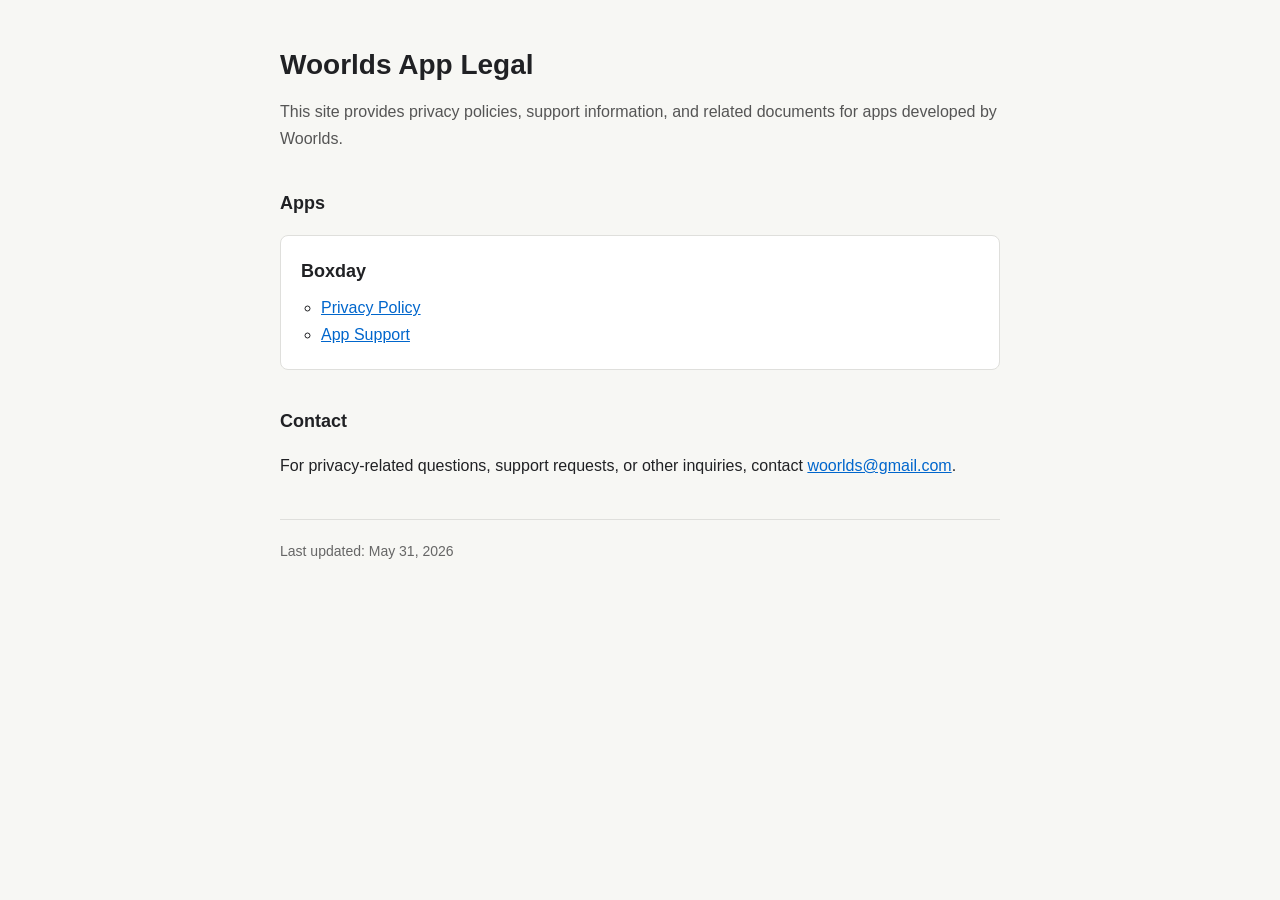
==== index.html @ 0be31687 "boxday 추가" ====
<!DOCTYPE html>
<html lang="en">
<head>
  <meta charset="UTF-8" />
  <meta name="viewport" content="width=device-width, initial-scale=1.0" />
  <title>Woorlds App Legal</title>
  <link rel="stylesheet" href="./shared/style.css" />
</head>
<body>
  <main>
    <h1>Woorlds App Legal</h1>
    <p class="intro">
      This site provides privacy policies, support information, and related documents
      for apps developed by Woorlds.
    </p>

    <section aria-labelledby="apps-heading">
      <h2 id="apps-heading">Apps</h2>
      <ul class="app-list">
        <li class="app-item">
          <h2>Boxday</h2>
          <ul class="link-list">
            <li><a href="./boxday/privacy/">Privacy Policy</a></li>
            <li><a href="./boxday/support/">App Support</a></li>
          </ul>
        </li>
      </ul>
    </section>

    <section aria-labelledby="contact-heading">
      <h2 id="contact-heading">Contact</h2>
      <p>
        For privacy-related questions, support requests, or other inquiries, contact
        <a href="mailto:woorlds@gmail.com">woorlds@gmail.com</a>.
      </p>
    </section>

    <footer>
      Last updated: May 31, 2026
    </footer>
  </main>
</body>
</html>
---- shared/style.css ----
body {
  margin: 0;
  background: #f7f7f4;
  color: #202124;
  font-family: -apple-system, BlinkMacSystemFont, "Segoe UI", sans-serif;
  line-height: 1.7;
}

main {
  box-sizing: border-box;
  max-width: 760px;
  margin: 0 auto;
  padding: 48px 20px;
}

h1 {
  margin: 0 0 8px;
  font-size: 28px;
  line-height: 1.2;
}

h2 {
  margin: 36px 0 8px;
  font-size: 18px;
}

p,
li {
  font-size: 16px;
}

a {
  color: #0066cc;
}

.intro {
  margin-bottom: 32px;
  color: #555;
}

.app-list {
  padding: 0;
  list-style: none;
}

.app-item {
  margin: 0 0 16px;
  padding: 20px;
  background: #ffffff;
  border: 1px solid #dfdfdc;
  border-radius: 8px;
}

.app-item h2 {
  margin-top: 0;
}

.link-list {
  margin: 8px 0 0;
  padding-left: 20px;
}

footer {
  margin-top: 40px;
  padding-top: 20px;
  border-top: 1px solid #dfdfdc;
  color: #666;
  font-size: 14px;
}
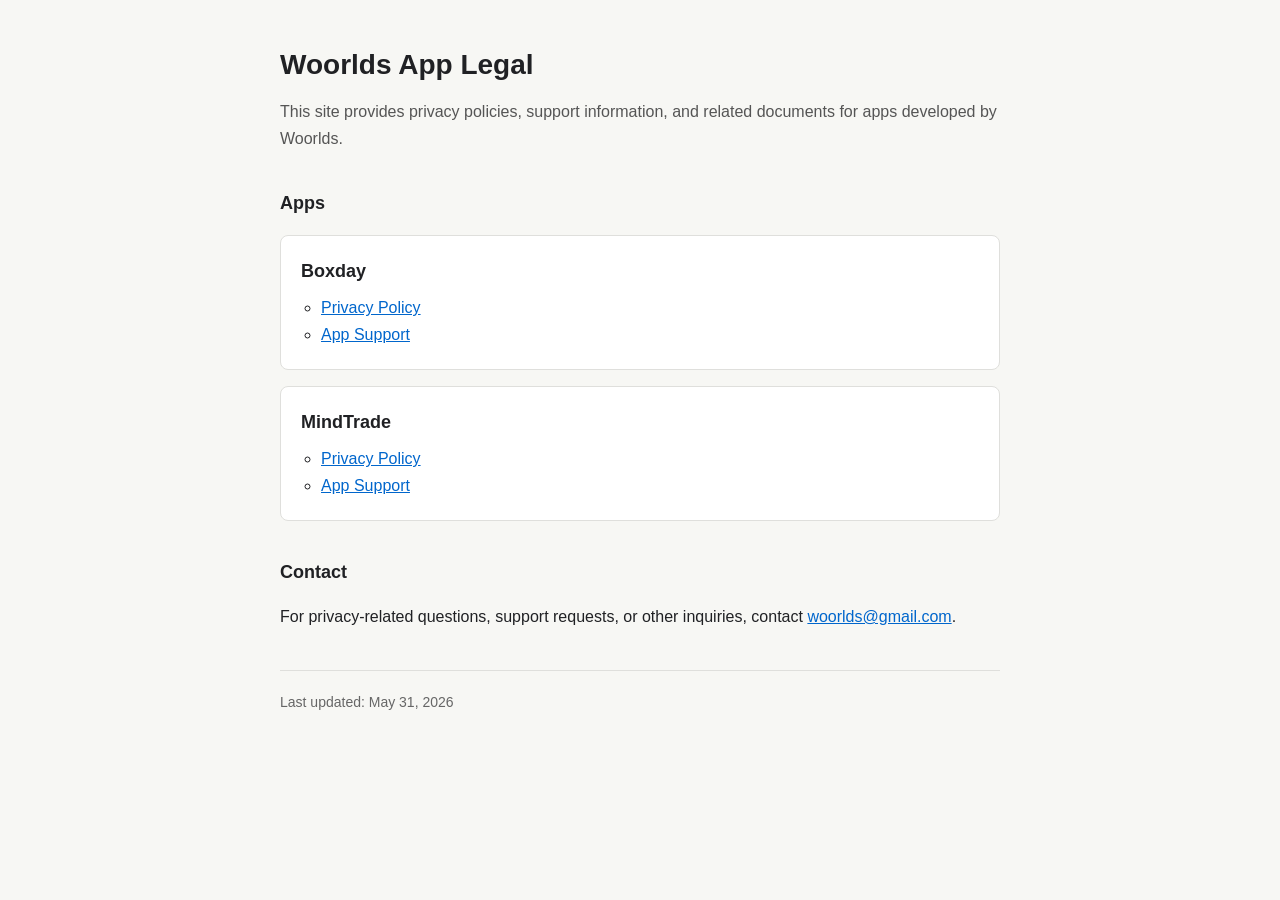
==== commit ae0d402f: "mindtrade 추가" ====
--- a/index.html
+++ b/index.html
@@ -24,6 +24,13 @@
             <li><a href="./boxday/support/">App Support</a></li>
           </ul>
         </li>
+        <li class="app-item">
+          <h2>MindTrade</h2>
+          <ul class="link-list">
+            <li><a href="./mindtrade/privacy/">Privacy Policy</a></li>
+            <li><a href="./mindtrade/support/">App Support</a></li>
+          </ul>
+        </li>
       </ul>
     </section>
 
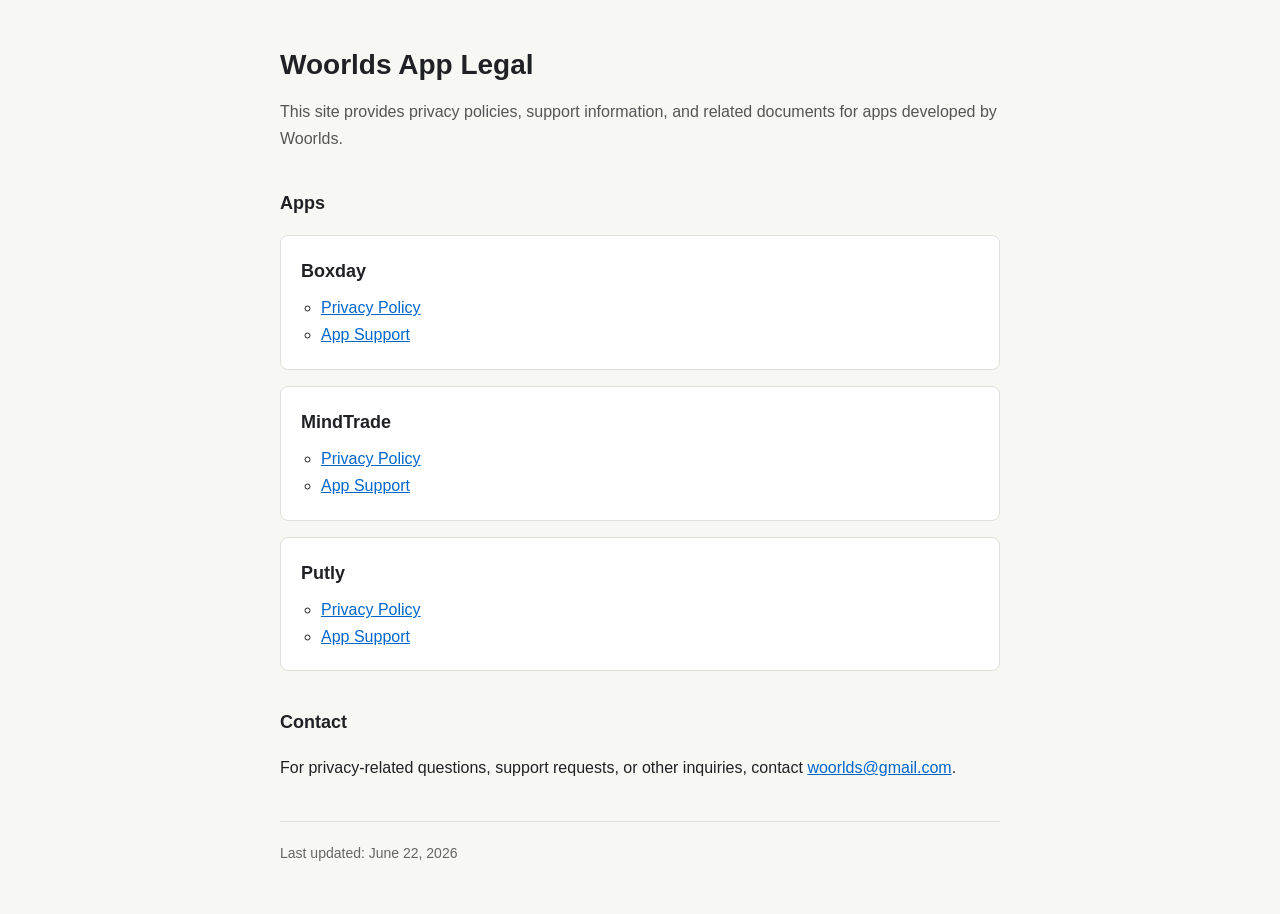
==== commit fec61346: "putly 추가" ====
--- a/index.html
+++ b/index.html
@@ -31,6 +31,13 @@
             <li><a href="./mindtrade/support/">App Support</a></li>
           </ul>
         </li>
+        <li class="app-item">
+          <h2>Putly</h2>
+          <ul class="link-list">
+            <li><a href="./putly/privacy/">Privacy Policy</a></li>
+            <li><a href="./putly/support/">App Support</a></li>
+          </ul>
+        </li>
       </ul>
     </section>
 
@@ -43,7 +50,7 @@
     </section>
 
     <footer>
-      Last updated: May 31, 2026
+      Last updated: June 22, 2026
     </footer>
   </main>
 </body>
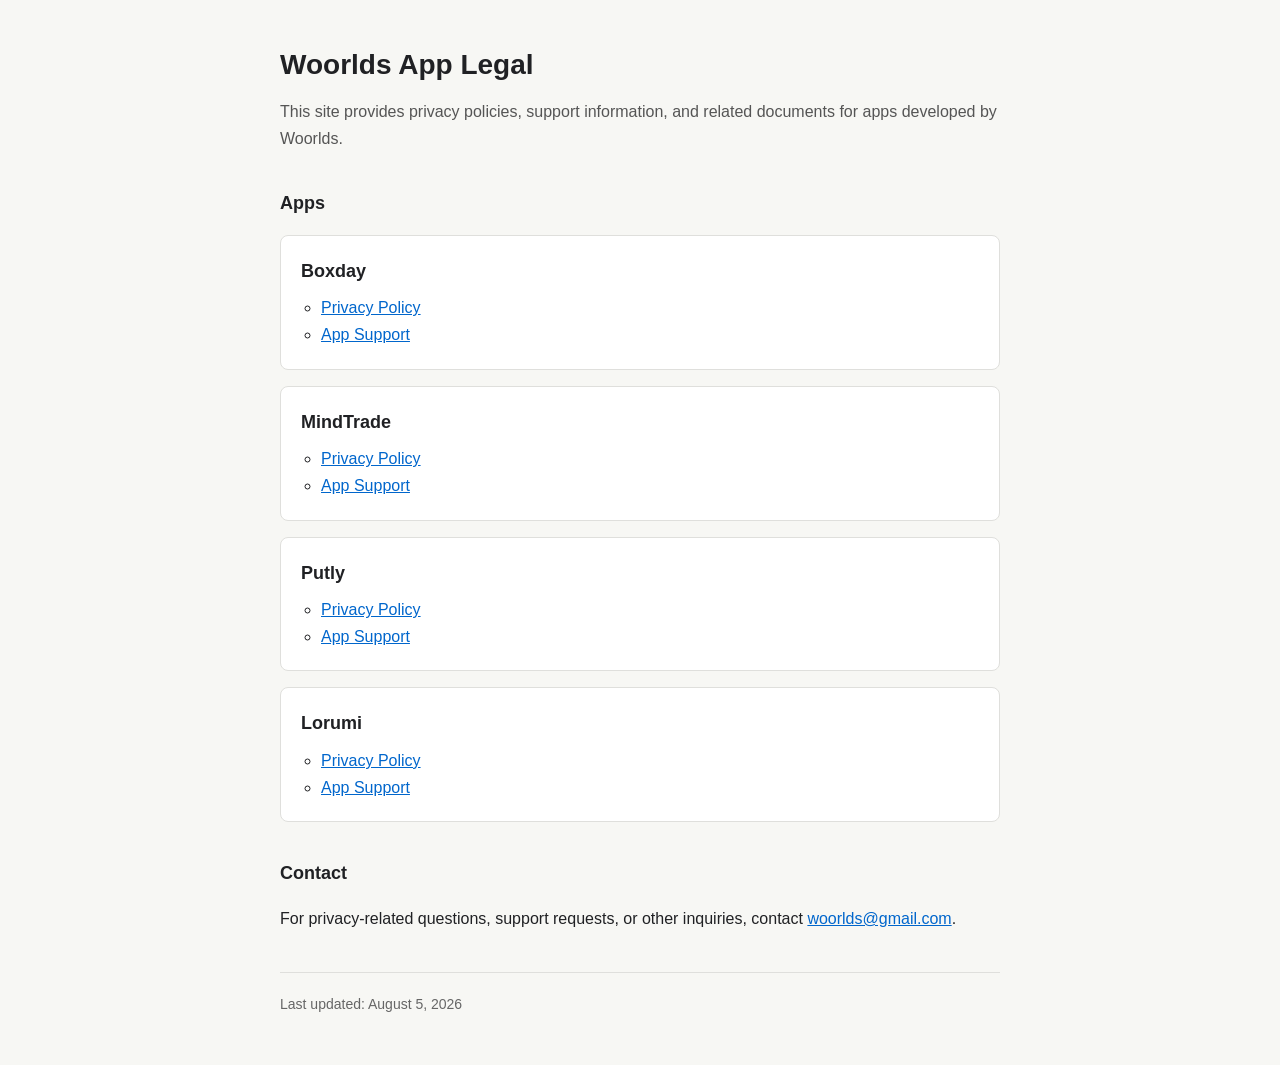
==== commit 91a89b43: "feat: add Lorumi legal pages" ====
--- a/index.html
+++ b/index.html
@@ -38,6 +38,13 @@
             <li><a href="./putly/support/">App Support</a></li>
           </ul>
         </li>
+        <li class="app-item">
+          <h2>Lorumi</h2>
+          <ul class="link-list">
+            <li><a href="./lorumi/privacy/">Privacy Policy</a></li>
+            <li><a href="./lorumi/support/">App Support</a></li>
+          </ul>
+        </li>
       </ul>
     </section>
 
@@ -50,7 +57,7 @@
     </section>
 
     <footer>
-      Last updated: June 22, 2026
+      Last updated: August 5, 2026
     </footer>
   </main>
 </body>
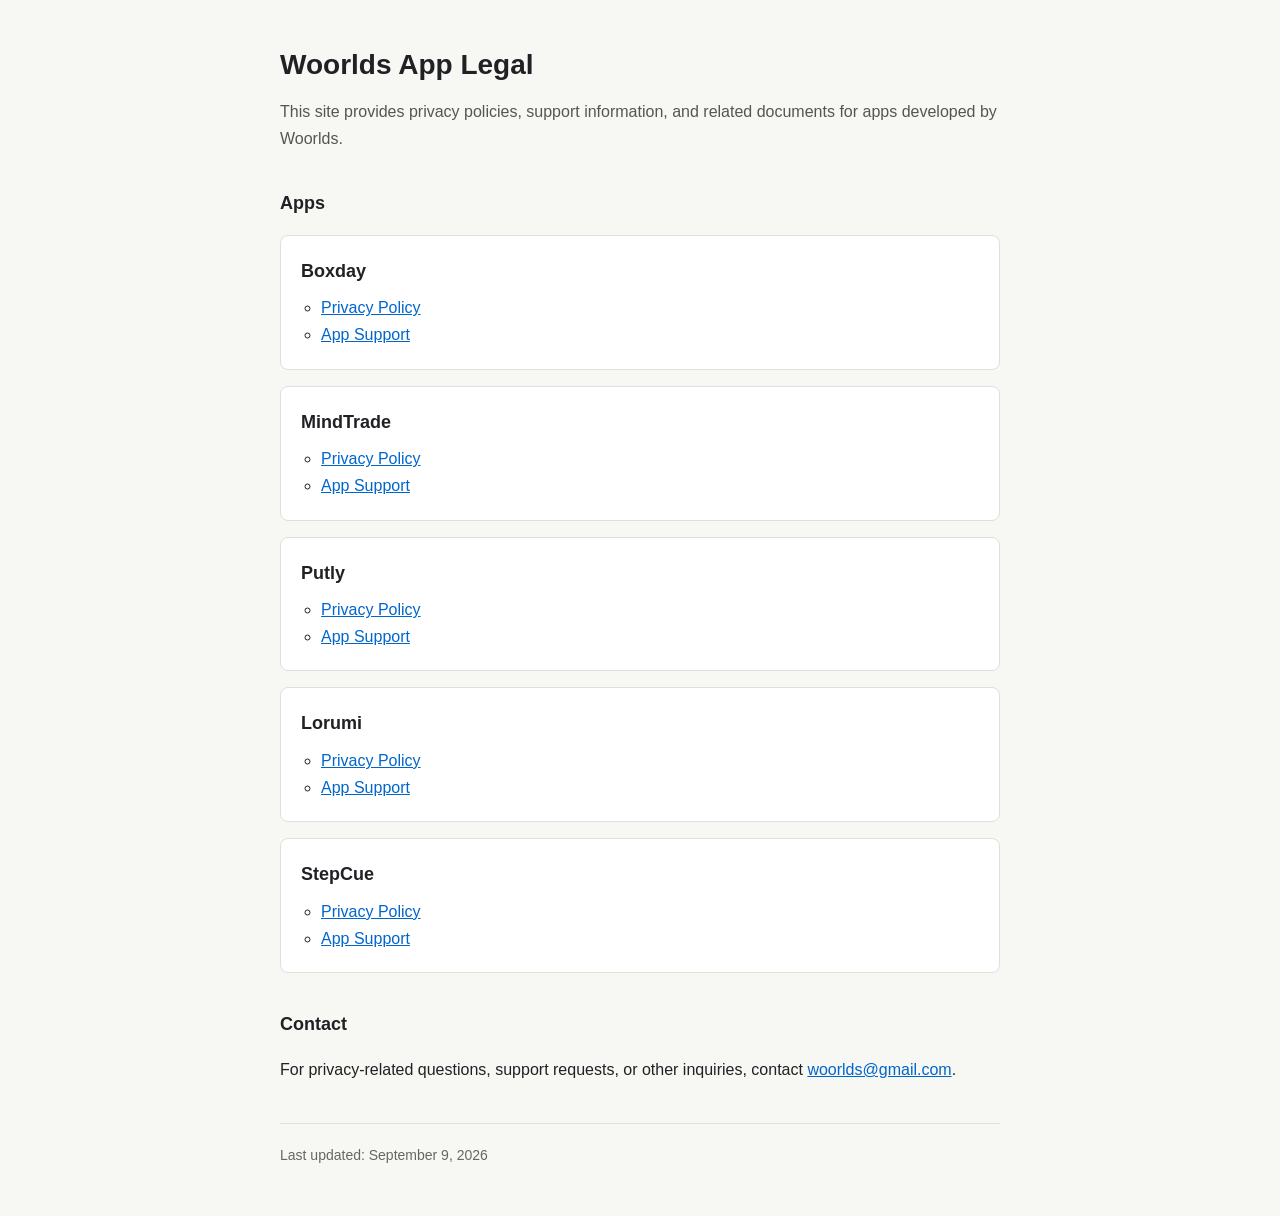
==== commit e33fbdeb: "Add StepCue privacy policy and app support pages" ====
--- a/index.html
+++ b/index.html
@@ -45,6 +45,13 @@
             <li><a href="./lorumi/support/">App Support</a></li>
           </ul>
         </li>
+        <li class="app-item">
+          <h2>StepCue</h2>
+          <ul class="link-list">
+            <li><a href="./stepcue/privacy/">Privacy Policy</a></li>
+            <li><a href="./stepcue/support/">App Support</a></li>
+          </ul>
+        </li>
       </ul>
     </section>
 
@@ -57,7 +64,7 @@
     </section>
 
     <footer>
-      Last updated: August 5, 2026
+      Last updated: September 9, 2026
     </footer>
   </main>
 </body>
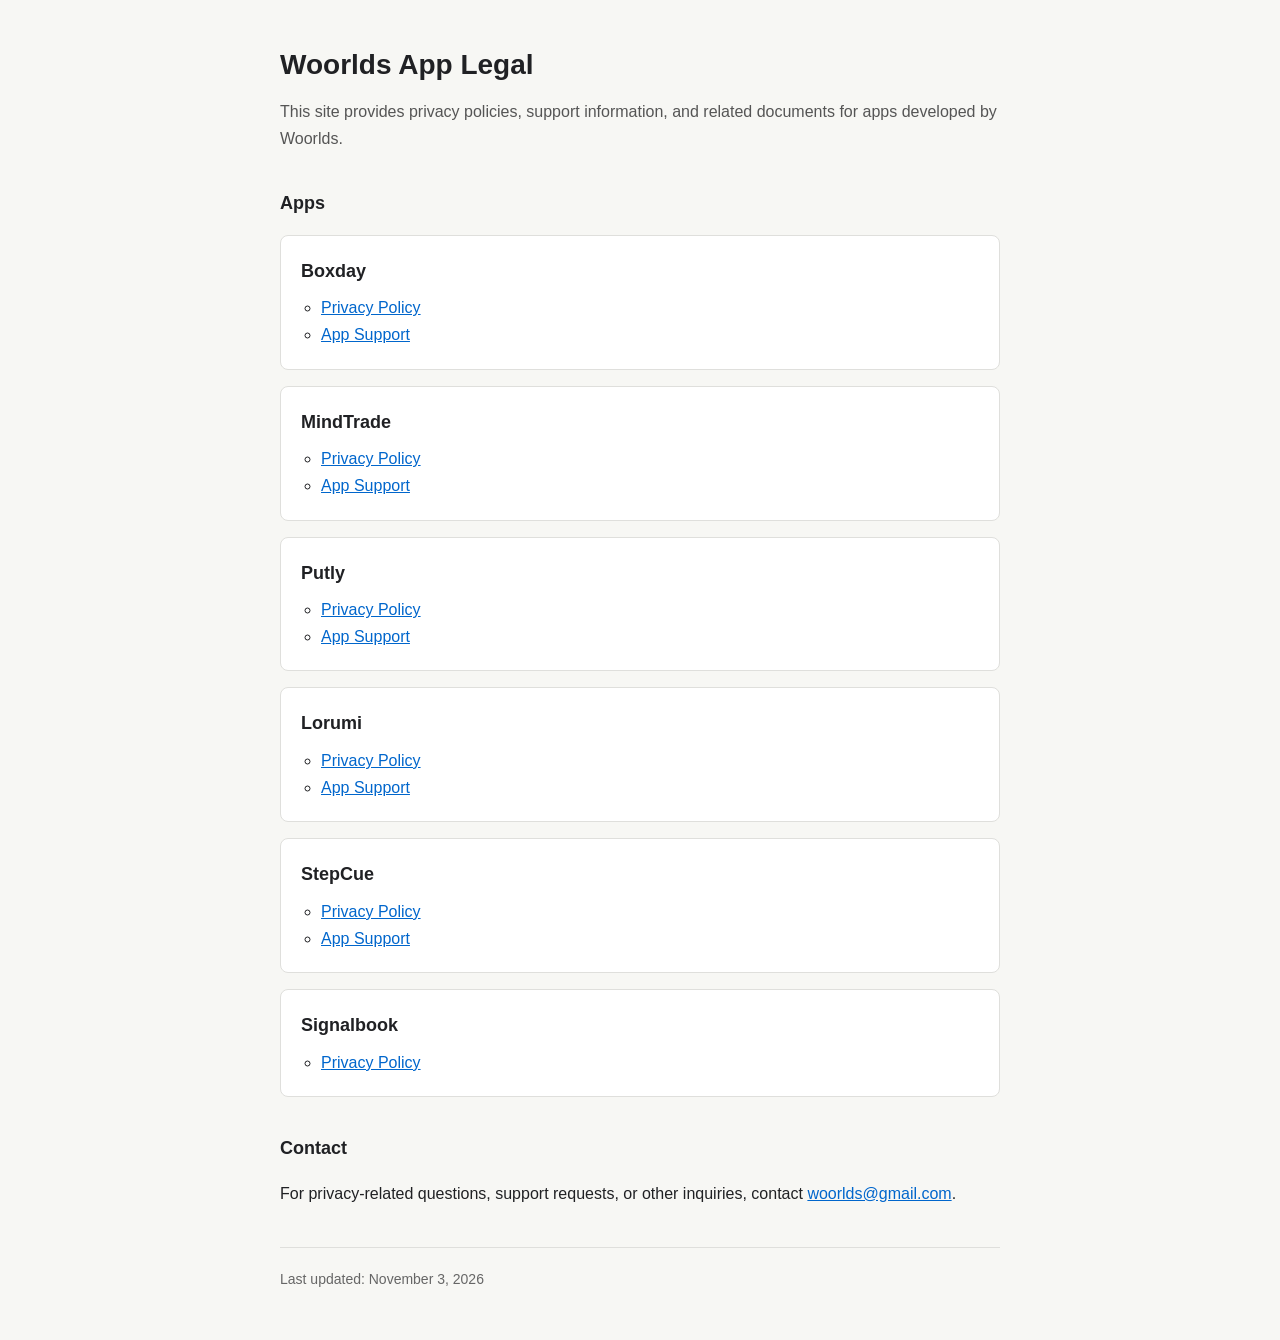
==== commit d1a859d1: "docs: add Signalbook privacy policy" ====
--- a/index.html
+++ b/index.html
@@ -52,6 +52,12 @@
             <li><a href="./stepcue/support/">App Support</a></li>
           </ul>
         </li>
+        <li class="app-item">
+          <h2>Signalbook</h2>
+          <ul class="link-list">
+            <li><a href="./signalbook/privacy/">Privacy Policy</a></li>
+          </ul>
+        </li>
       </ul>
     </section>
 
@@ -64,7 +70,7 @@
     </section>
 
     <footer>
-      Last updated: September 9, 2026
+      Last updated: November 3, 2026
     </footer>
   </main>
 </body>
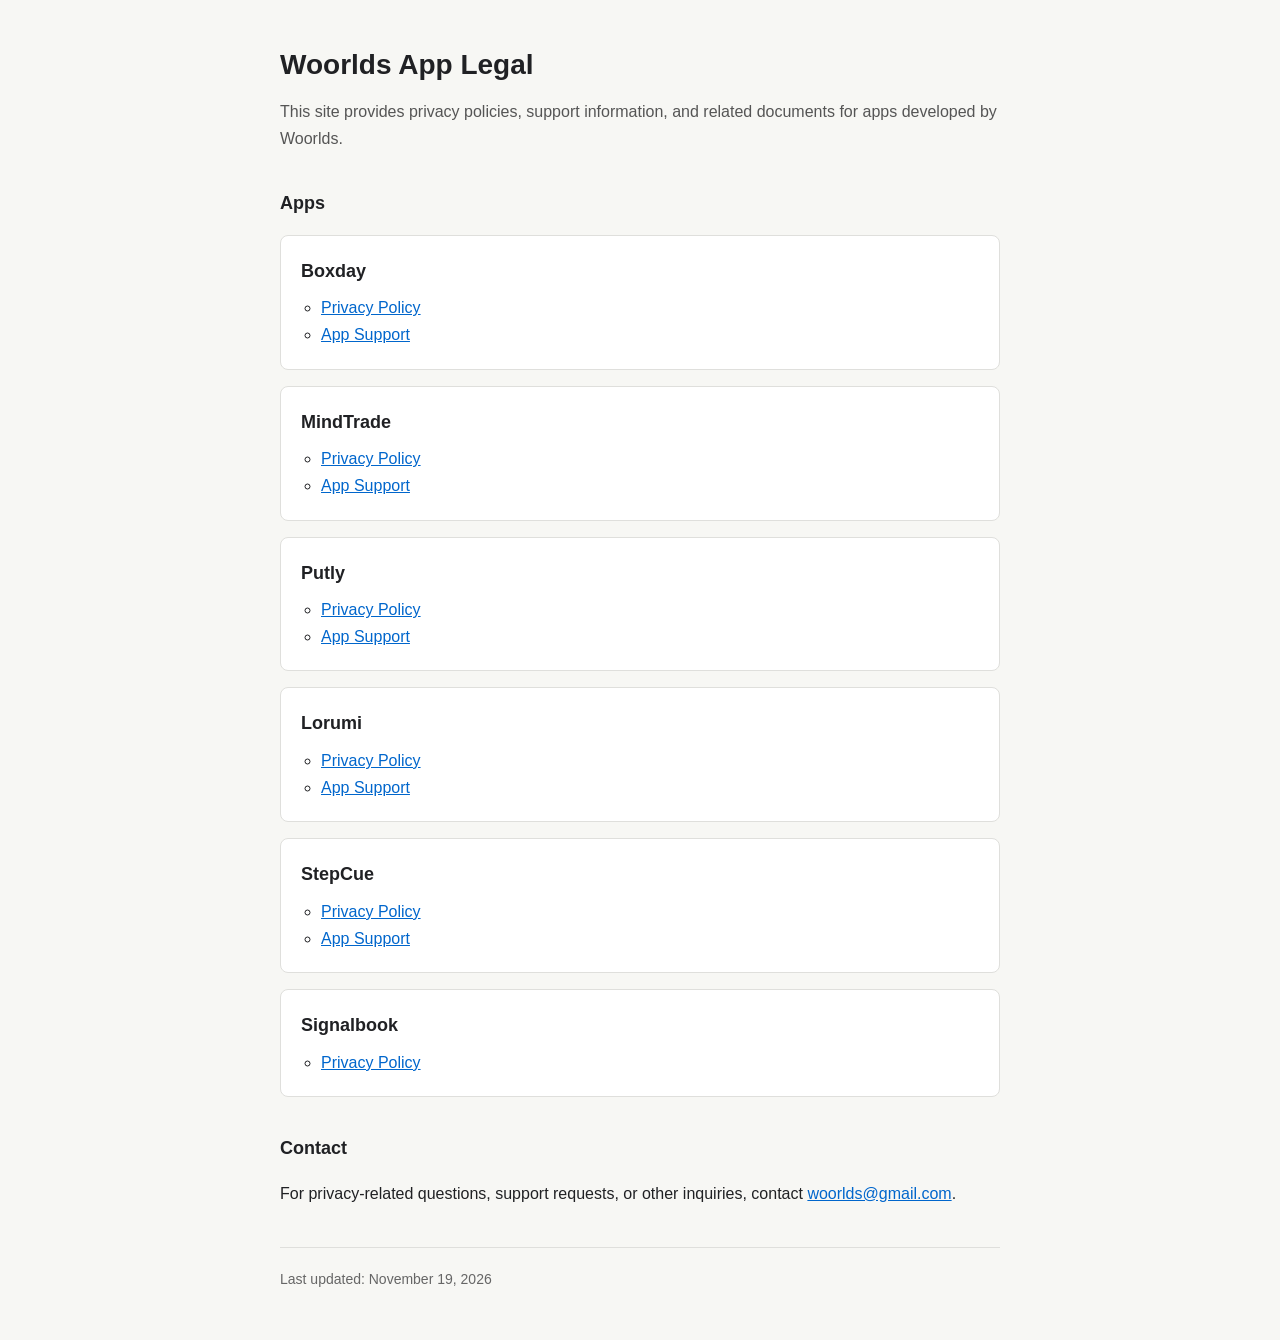
==== commit a59dae63: "docs: update Signalbook advertising privacy disclosure" ====
--- a/index.html
+++ b/index.html
@@ -70,7 +70,7 @@
     </section>
 
     <footer>
-      Last updated: November 3, 2026
+      Last updated: November 19, 2026
     </footer>
   </main>
 </body>
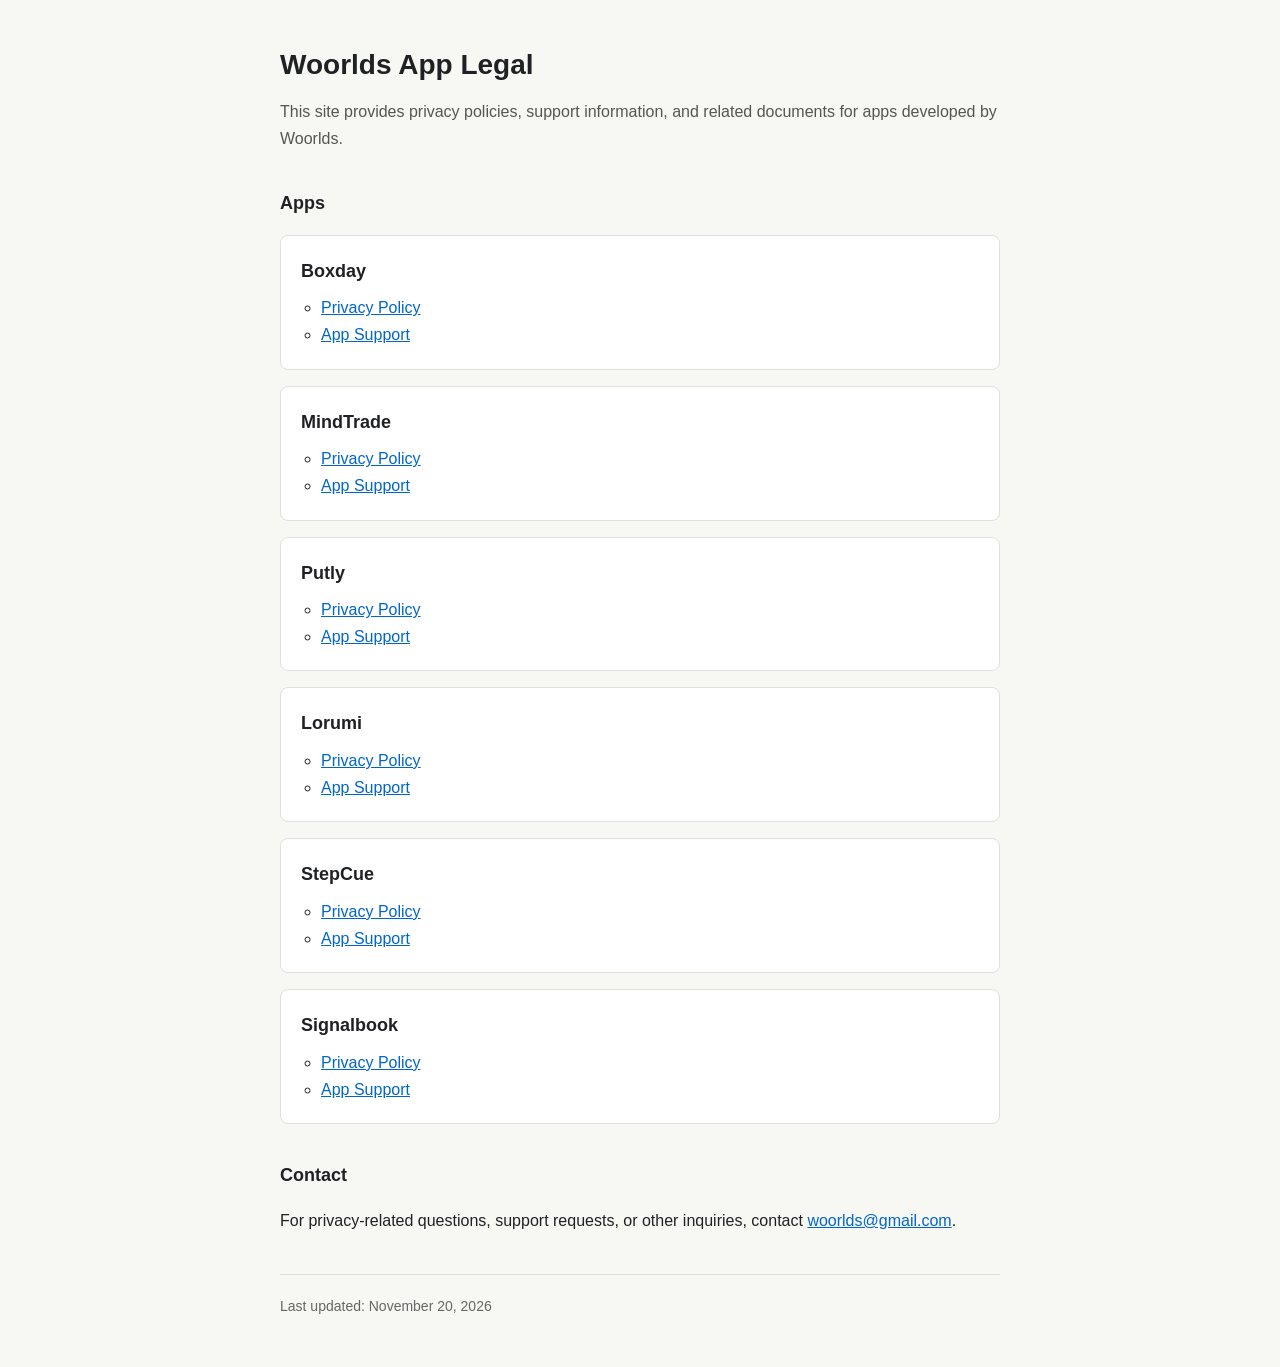
==== commit 0a83b1f3: "docs: add Signalbook app support page" ====
--- a/index.html
+++ b/index.html
@@ -56,6 +56,7 @@
           <h2>Signalbook</h2>
           <ul class="link-list">
             <li><a href="./signalbook/privacy/">Privacy Policy</a></li>
+            <li><a href="./signalbook/support/">App Support</a></li>
           </ul>
         </li>
       </ul>
@@ -70,7 +71,7 @@
     </section>
 
     <footer>
-      Last updated: November 19, 2026
+      Last updated: November 20, 2026
     </footer>
   </main>
 </body>
